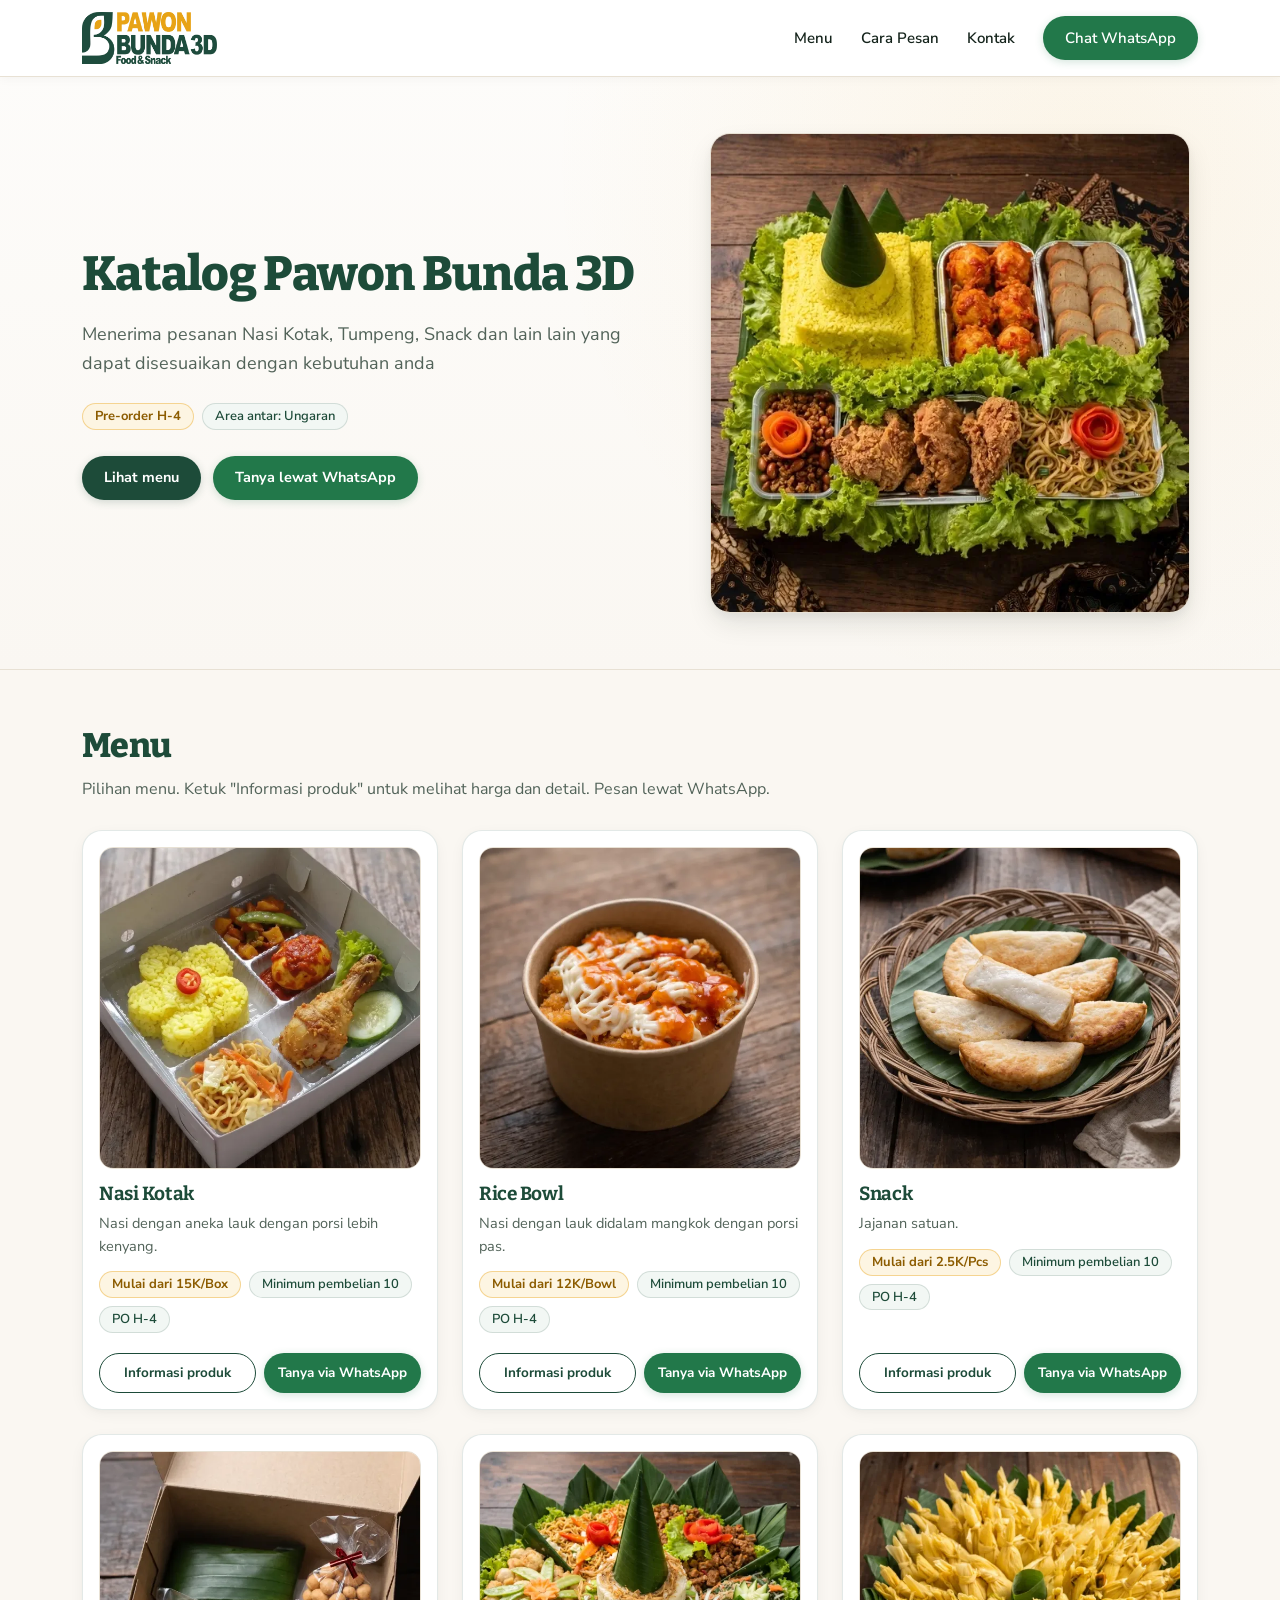
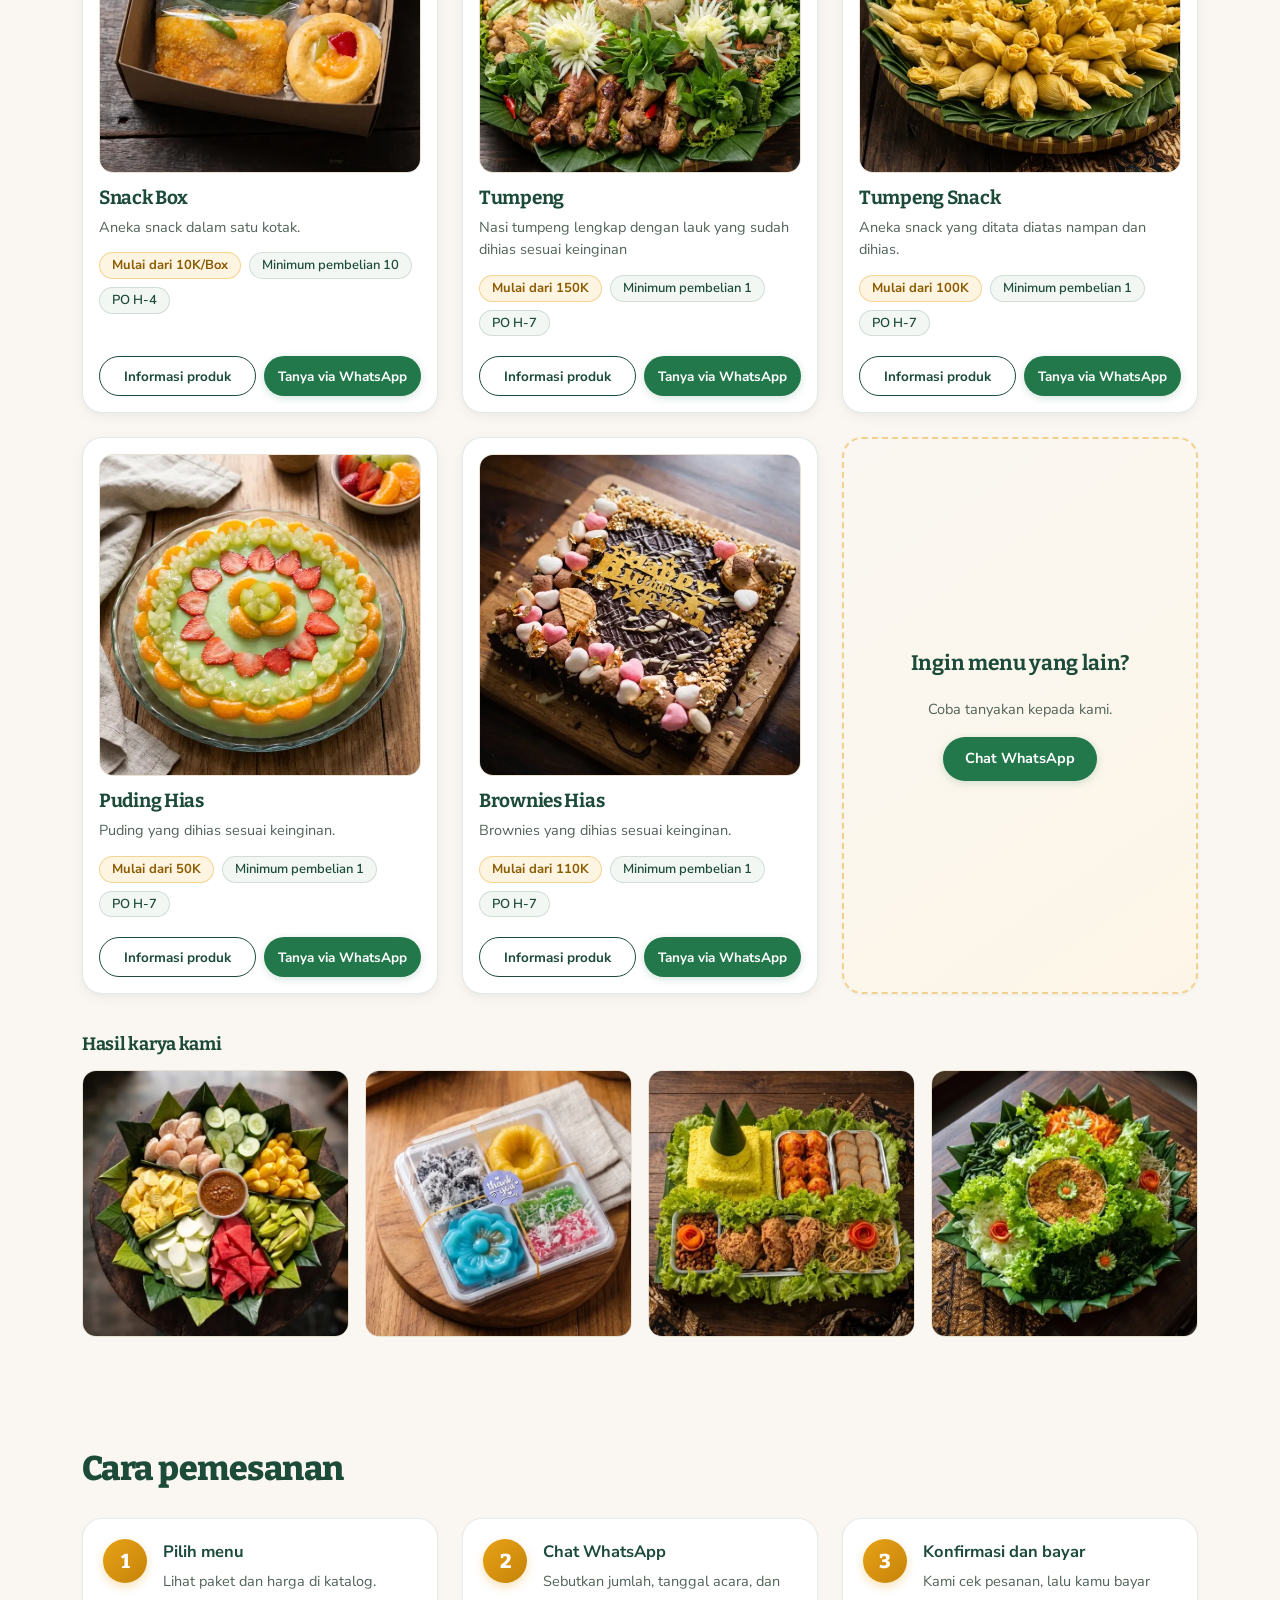
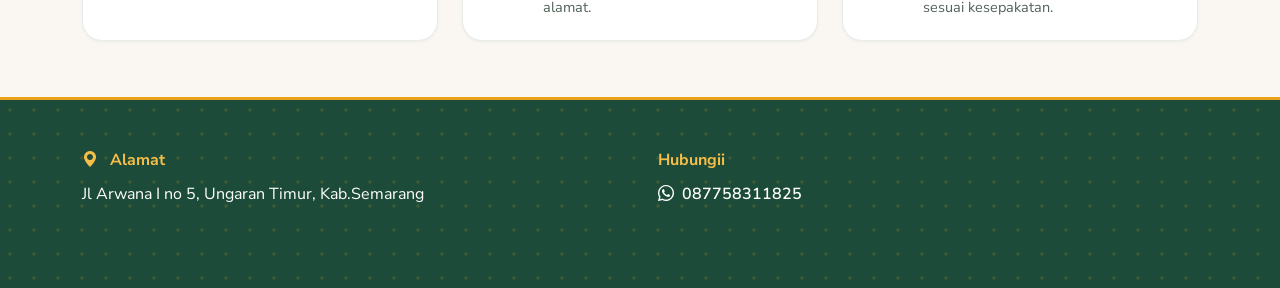
==== index.html @ 8cc0f549 "Update" ====
<!doctype html>
<html lang="id">

<head>
  <meta charset="utf-8">
  <meta name="viewport" content="width=device-width, initial-scale=1">
  <meta name="theme-color" content="#1D4B39">

  <!-- [NOTE] Ikon tab browser (lambang B dari logo) -->
  <link rel="icon" type="image/png" href="img/favicon.png">
  <link rel="apple-touch-icon" href="img/apple-touch-icon.png">

  <!-- [NOTE] Ganti judul ini dengan nama toko / judul halaman yang akan tampil di tab browser -->
  <title>Pawon Bunda 3D - Katalog Menu</title>
  <!-- [NOTE] Ganti deskripsi ini dengan rangkuman bisnis Anda (bermanfaat untuk pencarian Google/SEO) -->
  <meta name="description"
    content="Katalog menu Pawon Bunda 3D: nasi kotak, rice bowl, snack, snack box, tumpeng, puding hias, dan brownies hias. Pesan lewat WhatsApp.">

  <!-- [NOTE] Link penyambung jenis huruf (font) Bitter dan Nunito Sans dari Google Fonts -->
  <link rel="preconnect" href="https://fonts.googleapis.com">
  <link rel="preconnect" href="https://fonts.gstatic.com" crossorigin>
  <link
    href="https://fonts.googleapis.com/css2?family=Bitter:wght@500;600;700;800&family=Nunito+Sans:wght@400;500;600;700;800&display=swap"
    rel="stylesheet">

  <!-- [NOTE] Bootstrap Icons -->
  <link rel="stylesheet" href="https://cdn.jsdelivr.net/npm/bootstrap-icons@1.11.3/font/bootstrap-icons.min.css">

  <!-- [NOTE] File CSS Eksternal: Pengaturan warna, ukuran teks, dan tata letak visual -->
  <link rel="stylesheet" href="css/style.css">
</head>

<body>

  <!-- ==========================================================================
     [NOTE] BAGIAN HTML: Struktur konten yang tampil di halaman website
     ========================================================================== -->

  <!-- [NOTE] 1. HEADER (Logo dan Navigasi Atas) -->
  <header class="atas">
    <div class="wrap">
      <!-- Link logo menuju bagian atas halaman (#atas) -->
      <a class="merek" href="#atas" aria-label="Pawon Bunda 3D, ke atas halaman">
        <!-- [NOTE] Logo resmi Pawon Bunda 3D (file: img/logo.webp). Ganti file ini untuk mengganti logo -->
        <img class="logo" src="img/logo.webp" width="480" height="185" alt="Logo Pawon Bunda 3D Food &amp; Snack">
      </a>

      <!-- [NOTE] Tombol hamburger navigasi mobile -->
      <button type="button" class="btn-hamburger" id="btn-toggle-menu" aria-label="Buka menu navigasi"
        aria-expanded="false" aria-controls="menu-atas">
        <i class="bi bi-list"></i>
      </button>

      <!-- [NOTE] Backdrop popup untuk navigasi mobile -->
      <div class="menu-backdrop" id="menu-backdrop" aria-hidden="true"></div>

      <!-- Link navigasi untuk berpindah antar bagian (modal popup icon dropdown di mobile) -->
      <nav class="menu-atas" id="menu-atas" aria-label="Menu utama">
        <a href="#menu" title="Menu" aria-label="Menu"><i class="bi bi-grid-fill"></i><span class="teks-nav">
            Menu</span></a>
        <a href="#cara-pesan" title="Cara Pesan" aria-label="Cara Pesan"><i class="bi bi-cart-check-fill"></i><span
            class="teks-nav"> Cara Pesan</span></a>
        <a href="#kontak" title="Kontak" aria-label="Kontak"><i class="bi bi-telephone-fill"></i><span class="teks-nav">
            Kontak</span></a>
        <a class="btn btn-wa" href="#" title="Chat WhatsApp" aria-label="Chat WhatsApp"><i
            class="bi bi-whatsapp"></i><span class="teks-nav"> Chat WhatsApp</span></a>
      </nav>
    </div>
  </header>

  <main id="atas">
    <!-- [NOTE] 2. SPANDUK UTAMA (Hero Section) -->
    <section class="hero">
      <div class="wrap">
        <div>
          <!-- EDIT: Slogan utama bisnis Anda -->
          <h1>Katalog Pawon Bunda 3D</h1>
          <!-- EDIT: Keterangan singkat mengenai produk/layanan Anda -->
          <p>Menerima pesanan Nasi Kotak, Tumpeng, Snack dan lain lain yang dapat disesuaikan dengan kebutuhan anda</p>

          <!-- EDIT: Informasi lencana kecil -->
          <div class="lencana">
            <span class="kuning">Pre-order H-4</span>
            <span>Area antar: Ungaran</span>
          </div>

          <div class="aksi-hero">
            <a class="btn btn-hijau" href="#menu">Lihat menu</a>
            <a class="btn btn-wa" href="#">Tanya lewat WhatsApp</a>
          </div>
        </div>
        <!-- Tempat foto utama -->
        <img class="foto foto-utama" src="img/hero.webp" alt="Foto utama tumpeng dan aneka lauk Pawon Bunda 3D" width="600" height="600" loading="eager" data-foto-popup="img/hero.webp">
      </div>
    </section>

    <!-- [NOTE] 3. KATALOG MENU MAKANAN & KUE HIAS -->
    <section class="bagian" id="menu" aria-labelledby="jdl-menu">
      <!-- Target penanda jika ada tautan lama ke #makanan atau #kue-hias -->
      <span id="makanan"></span>
      <span id="kue-hias"></span>
      <div class="wrap">
        <h2 id="jdl-menu">Menu</h2>
        <p class="sub">Pilihan menu. Ketuk "Informasi produk" untuk melihat harga dan detail. Pesan lewat WhatsApp.</p>
        <!-- [NOTE] Elemen id="grid-menu" ini wadah yang akan diisi secara otomatis oleh JavaScript di bawah -->
        <div class="grid" id="grid-menu"></div>

        <h3 class="kecil">Hasil karya kami</h3>
        <!-- [NOTE] Tempat sampel foto galeri karya portofolio -->
        <div class="galeri">
          <button type="button" class="galeri-item" data-foto-popup="img/karya-1.webp" data-caption="Rujak Buah Tampah" aria-label="Lihat foto Rujak Buah Tampah lebih besar">
            <img class="foto" src="img/karya-1.webp" alt="Rujak Buah Tampah" width="600" height="600" loading="lazy">
          </button>
          <button type="button" class="galeri-item" data-foto-popup="img/karya-2.webp" data-caption="Kue Basah &amp; Jajanan Tradisional" aria-label="Lihat foto Kue Basah Tradisional lebih besar">
            <img class="foto" src="img/karya-2.webp" alt="Kue Basah &amp; Jajanan Tradisional" width="600" height="600" loading="lazy">
          </button>
          <button type="button" class="galeri-item" data-foto-popup="img/karya-3.webp" data-caption="Tumpeng Nasi Kuning Kotak" aria-label="Lihat foto Tumpeng Nasi Kuning Kotak lebih besar">
            <img class="foto" src="img/karya-3.webp" alt="Tumpeng Nasi Kuning Kotak" width="600" height="600" loading="lazy">
          </button>
          <button type="button" class="galeri-item" data-foto-popup="img/karya-4.webp" data-caption="Tumpeng Urap Sayur Tradisional" aria-label="Lihat foto Tumpeng Urap Sayur lebih besar">
            <img class="foto" src="img/karya-4.webp" alt="Tumpeng Urap Sayur Tradisional" width="600" height="600" loading="lazy">
          </button>
        </div>
      </div>
    </section>

    <!-- [NOTE] 4. LANGKAH CARA PESAN -->
    <section class="bagian" id="cara-pesan" aria-labelledby="jdl-cara">
      <div class="wrap">
        <h2 id="jdl-cara">Cara pemesanan</h2>
        <ol class="langkah">
          <!-- EDIT: Penjelasan urutan cara pemesanan -->
          <li>
            <div><b>Pilih menu</b><span>Lihat paket dan harga di katalog.</span></div>
          </li>
          <li>
            <div><b>Chat WhatsApp</b><span>Sebutkan jumlah, tanggal acara, dan alamat.</span></div>
          </li>
          <li>
            <div><b>Konfirmasi dan bayar</b><span>Kami cek pesanan, lalu kamu bayar sesuai kesepakatan.</span></div>
          </li>
        </ol>
      </div>
    </section>
  </main>

  <!-- [NOTE] 5. FOOTER (Informasi Kontak & Alamat) -->
  <footer class="kaki" id="kontak">
    <div class="wrap">
      <!-- EDIT: Isi alamat, jam buka, dan info sosial media Anda -->
      <div><b><i class="bi bi-geo-alt-fill"></i> Alamat</b>Jl Arwana I no 5, Ungaran Timur, Kab.Semarang</div>
      <div><b>Hubungii</b><a class="link-wa" href="#"><i class="bi bi-whatsapp"></i> 087758311825</a>
      </div>
    </div>
  </footer>
  <!-- [NOTE] STRUKTUR POP-UP (Modal Informasi Produk) -->
  <dialog id="dlg" aria-labelledby="dlg-judul">
    <div class="dlg-badan">
      <div class="dlg-kepala">
        <h3 id="dlg-judul"></h3><button type="button" class="dlg-tutup" id="dlg-tutup"
          aria-label="Tutup">&times;</button>
      </div>
      <div id="dlg-isi"></div>
      <a class="btn btn-wa" id="dlg-wa" href="#" target="_blank" rel="noopener">Pesan via WhatsApp</a>
    </div>
  </dialog>

  <!-- [NOTE] STRUKTUR POP-UP (Modal Pratinjau Foto Karya Lebih Besar) -->
  <dialog id="dlg-foto" class="dlg-foto-modal" aria-label="Pratinjau Foto Karya">
    <div class="dlg-foto-badan">
      <button type="button" class="dlg-tutup dlg-foto-tutup" id="dlg-foto-tutup" aria-label="Tutup">&times;</button>
      <div class="dlg-foto-wadah">
        <img id="dlg-foto-img" src="" alt="Foto Karya" width="600" height="600">
      </div>
    </div>
  </dialog>


  <!-- ==========================================================================
     [NOTE] BAGIAN JAVASCRIPT: Logika data dan interaksi halaman
     Dipisah berdasarkan fungsinya (Data, Utilitas, Menu, Modal, WhatsApp)
     ========================================================================== -->
  <script src="js/data.js"></script>
  <script src="js/utils.js"></script>
  <script src="js/menu.js"></script>
  <script src="js/modal.js"></script>
  <script src="js/whatsapp.js"></script>
  <script src="js/navbar.js"></script>
</body>

</html>
---- css/style.css ----
/* ==========================================================================
   PAWON BUNDA 3D - KATALOG MENU
   Diselaraskan dengan Identitas Logo Baru (Forest Culinary Green & Golden Ochre)
   Menerapkan standar modern UI / anti-slop:
   - Warna terkalibrasi dari logo resmi
   - Tipografi hierarki tegas & proporsional
   - Kartu setara tepi (equal edges) dengan transisi mikro yang tenang
   - Responsif menyeluruh untuk layar desktop, tablet, dan smartphone
   ========================================================================== */

:root {
  /* [PALET WARNA UTAMA] */
  --hijau: #1D4B39;           /* Forest Green logo: warna tema utama, judul, tombol primer */
  --hijau-tua: #133628;       /* Deep Forest: hover & status aktif tombol primer */
  --hijau-lembut: #EAF2ED;    /* Soft Green tint: latar lencana & kartu aksen */
  --hijau-permukaan: #F2F7F4; /* Latar sekunder yang adem */

  --kunyit: #E8A217;          /* Golden Ochre logo: lencana harga, nomor langkah, aksen hangat */
  --kunyit-tua: #C58309;      /* Ochre gelap: kontras hover & teks lencana */
  --kunyit-terang: #F6BE48;    /* Kunyit terang: teks & aksen di atas latar hijau gelap */
  --kunyit-muda: #FDF5E2;     /* Warm Gold tint: latar lencana harga "Mulai dari" */

  --krem: #FAF7F2;            /* Latar belakang halaman: warm linen cream (ramah mata) */
  --pasir: #E8E1D4;           /* Garis pemisah halus, placeholder gambar & border lembut */
  --pasir-terang: #F4EFE6;    /* Latar placeholder foto */
  --permukaan: #FFFFFF;       /* Permukaan bersih untuk kartu produk dan modal */

  --tinta: #14231B;           /* Warna teks utama: botanical deep black (kontras tinggi, tidak kaku) */
  --tinta-lembut: #526359;    /* Warna teks sekunder (deskripsi dan subjudul) */
  --tinta-redup: #7E8E84;     /* Warna teks catatan kaki & placeholder */

  --mawar: #1D4B39;           /* Aksen seragam untuk varian hias */
  --mawar-tua: #133628;
  --mawar-muda: #EFF5F1;

  --wa: #22784A;              /* Hijau WhatsApp yang harmonis dengan hijau logo */
  --wa-tua: #195C38;          /* Hijau WhatsApp hover */

  /* [TIPOGRAFI] */
  --serif: "Bitter", Georgia, serif;
  --sans: "Nunito Sans", -apple-system, BlinkMacSystemFont, "Segoe UI", Roboto, sans-serif;

  /* [SISTEM ELEVASI & RADIUS] */
  --bayangan-sm: 0 1px 3px rgba(20, 35, 27, 0.05);
  --bayangan-kartu: 0 4px 16px -2px rgba(20, 35, 27, 0.06), 0 2px 4px rgba(20, 35, 27, 0.02);
  --bayangan-angkat: 0 12px 28px -4px rgba(20, 35, 27, 0.12), 0 4px 8px rgba(20, 35, 27, 0.04);
  --bayangan-modal: 0 24px 48px -12px rgba(19, 54, 40, 0.25);
  
  --radius-sm: 8px;
  --radius-md: 14px;
  --radius-lg: 20px;
  --radius-full: 9999px;
  
  --transisi: all 0.22s cubic-bezier(0.16, 1, 0.3, 1);
}

/* ==========================================================================
   RESET & DASAR HALAMAN
   ========================================================================== */
*, *::before, *::after {
  box-sizing: border-box;
}

html {
  scroll-behavior: smooth;
  scroll-padding-top: 80px;
  -webkit-text-size-adjust: 100%;
}

/* Menonaktifkan scroll latar belakang saat modal informasi produk terbuka */
body.modal-terbuka {
  overflow: hidden;
  touch-action: none;
}

body {
  margin: 0;
  background-color: var(--krem);
  color: var(--tinta);
  font-family: var(--sans);
  font-size: 16px;
  line-height: 1.6;
  font-weight: 400;
  text-rendering: optimizeLegibility;
  -webkit-font-smoothing: antialiased;
}

a {
  color: inherit;
  text-decoration: none;
  transition: var(--transisi);
}

img {
  max-width: 100%;
  height: auto;
  display: block;
}

:focus-visible {
  outline: 3px solid var(--kunyit);
  outline-offset: 2px;
}

.kaki :focus-visible {
  outline-color: var(--kunyit-terang);
}

/* Wadah sentral konten */
.wrap {
  max-width: 1180px;
  margin: 0 auto;
  padding: 0 32px;
}

/* Tipografi Judul */
h1, h2, h3 {
  font-family: var(--serif);
  color: var(--hijau);
  margin: 0;
  line-height: 1.2;
  letter-spacing: -0.015em;
}

h1 {
  font-size: clamp(32px, 4.5vw, 48px);
  font-weight: 800;
}

h2 {
  font-size: clamp(26px, 3.2vw, 34px);
  font-weight: 800;
}

h3 {
  font-size: 20px;
  font-weight: 700;
}

/* ==========================================================================
   HEADER / NAVIGASI ATAS
   ========================================================================== */
.atas {
  position: sticky;
  top: 0;
  z-index: 100;
  background: rgba(255, 255, 255, 0.94);
  backdrop-filter: blur(12px);
  -webkit-backdrop-filter: blur(12px);
  border-bottom: 1px solid var(--pasir);
  box-shadow: 0 2px 10px rgba(20, 35, 27, 0.04);
  transition: var(--transisi);
}

.atas .wrap {
  display: flex;
  align-items: center;
  justify-content: space-between;
  gap: 20px;
  padding-top: 12px;
  padding-bottom: 12px;
}

.merek {
  display: flex;
  align-items: center;
  gap: 12px;
  text-decoration: none;
}

.merek img.logo {
  display: block;
  height: 52px;
  width: auto;
  flex: none;
  object-fit: contain;
  transition: transform 0.2s ease;
}

.merek:hover img.logo {
  transform: scale(1.02);
}

.menu-atas {
  display: flex;
  align-items: center;
  gap: 28px;
}

.menu-atas a {
  text-decoration: none;
  font-weight: 600;
  font-size: 15px;
  position: relative;
}

.menu-atas a:not(.btn) {
  color: var(--tinta);
  padding: 6px 0;
}

.menu-atas a:not(.btn)::after {
  content: "";
  position: absolute;
  bottom: 0;
  left: 0;
  width: 0%;
  height: 2.5px;
  background-color: var(--kunyit);
  border-radius: var(--radius-full);
  transition: width 0.2s ease;
}

.menu-atas a:not(.btn):hover {
  color: var(--hijau);
}

.menu-atas a:not(.btn):hover::after {
  width: 100%;
}

/* Ikon di dalam link navigasi (hanya tampil di mobile dropdown) */
.menu-atas a i {
  display: none;
}

/* Tombol Hamburger (tersembunyi di desktop, tampil di mobile) */
.btn-hamburger {
  display: none;
  align-items: center;
  justify-content: center;
  width: 44px;
  height: 44px;
  border: 0;
  border-radius: var(--radius-md);
  background-color: transparent;
  color: var(--hijau);
  font-size: 24px;
  cursor: pointer;
  transition: var(--transisi);
  flex: none;
  padding: 0;
  -webkit-tap-highlight-color: transparent;
}

.btn-hamburger:hover {
  background-color: var(--hijau-lembut);
}

.btn-hamburger.aktif {
  background-color: var(--hijau);
  color: #FFFFFF;
}

/* ==========================================================================
   TOMBOL (BUTTON)
   ========================================================================== */
.btn {
  display: inline-flex;
  align-items: center;
  justify-content: center;
  text-align: center;
  gap: 8px;
  min-height: 44px;
  padding: 10px 22px;
  border-radius: var(--radius-full);
  border: 0;
  font-family: var(--sans);
  font-weight: 700;
  font-size: 14.5px;
  text-decoration: none;
  cursor: pointer;
  transition: var(--transisi);
  white-space: nowrap;
}

.btn:active {
  transform: scale(0.98);
}

/* Tombol WhatsApp */
.btn-wa {
  background-color: var(--wa);
  color: #FFFFFF;
  box-shadow: 0 2px 8px rgba(34, 120, 74, 0.2);
}

.btn-wa:hover {
  background-color: var(--wa-tua);
  color: #FFFFFF;
  box-shadow: 0 4px 12px rgba(34, 120, 74, 0.3);
}

/* Tombol Hijau Utama */
.btn-hijau {
  background-color: var(--hijau);
  color: #FFFFFF;
  box-shadow: 0 2px 8px rgba(29, 75, 57, 0.2);
}

.btn-hijau:hover {
  background-color: var(--hijau-tua);
  color: #FFFFFF;
  box-shadow: 0 4px 14px rgba(29, 75, 57, 0.3);
}

/* Tombol Garis / Outline */
.btn-garis {
  background-color: transparent;
  color: var(--hijau);
  border: 1.5px solid var(--hijau);
}

.btn-garis:hover {
  background-color: var(--hijau);
  color: #FFFFFF;
}

.btn-mawar {
  background-color: var(--mawar);
  color: #FFFFFF;
}

.btn-mawar:hover {
  background-color: var(--hijau-tua);
}

/* ==========================================================================
   SPANDUK UTAMA (HERO SECTION)
   ========================================================================== */
.hero {
  position: relative;
  overflow: hidden;
  background: radial-gradient(circle at 85% 15%, rgba(232, 162, 23, 0.08) 0%, transparent 45%),
              linear-gradient(180deg, rgba(255, 255, 255, 0.6) 0%, var(--krem) 100%);
  border-bottom: 1px solid var(--pasir);
}

.hero .wrap {
  display: grid;
  grid-template-columns: 1.15fr 1fr;
  gap: 48px;
  align-items: center;
  padding-top: 56px;
  padding-bottom: 56px;
}

.hero h1 {
  color: var(--hijau);
  margin-bottom: 16px;
}

.hero p {
  font-size: 18px;
  line-height: 1.65;
  color: var(--tinta-lembut);
  max-width: 32em;
  margin: 0 0 24px;
}

.aksi-hero {
  display: flex;
  gap: 12px;
  flex-wrap: wrap;
  margin-top: 26px;
}

/* Wadah Placeholder Foto */
.foto {
  background-color: var(--pasir-terang);
  border: 1px solid var(--pasir);
  border-radius: var(--radius-md);
  display: flex;
  align-items: center;
  justify-content: center;
  text-align: center;
  color: var(--tinta-lembut);
  font-size: 13.5px;
  font-weight: 500;
  padding: 12px;
  transition: var(--transisi);
}

img.foto {
  padding: 0;
  object-fit: cover;
  display: block;
  cursor: pointer;
}

.hero .foto {
  width: 100%;
  max-width: 480px;
  aspect-ratio: 1 / 1;
  border-radius: var(--radius-lg);
  border: 1px solid var(--pasir);
  background-color: var(--permukaan);
  object-fit: cover;
  box-shadow: var(--bayangan-angkat);
  transition: var(--transisi);
  display: block;
  margin: 0 auto;
}

.hero img.foto:hover {
  transform: translateY(-3px) scale(1.01);
  box-shadow: var(--bayangan-modal);
}

/* ==========================================================================
   LENCANA (BADGES / PILLS)
   ========================================================================== */
.lencana {
  display: flex;
  flex-wrap: wrap;
  gap: 8px;
  align-items: center;
}

.lencana span {
  display: inline-flex;
  align-items: center;
  background-color: var(--hijau-permukaan);
  border: 1px solid rgba(29, 75, 57, 0.15);
  color: var(--hijau);
  border-radius: var(--radius-full);
  padding: 4px 12px;
  font-family: var(--sans);
  font-size: 13px;
  font-weight: 600;
  line-height: 1.3;
}

/* Lencana Emas Kunyit (untuk harga mulai dari & promo) */
.lencana .kuning {
  background-color: var(--kunyit-muda);
  border-color: rgba(232, 162, 23, 0.4);
  color: #8C5C00;
  font-weight: 700;
}

.lencana .mawar {
  background-color: var(--mawar-muda);
  border-color: rgba(29, 75, 57, 0.2);
  color: var(--tinta);
}

/* ==========================================================================
   BAGIAN KATALOG MENU & GRID KARTU
   ========================================================================== */
section {
  scroll-margin-top: 80px;
}

.bagian {
  padding: 56px 0;
}

.bagian > .wrap > h2 {
  position: relative;
  display: inline-block;
}

.bagian > .wrap > p.sub {
  margin: 10px 0 28px;
  color: var(--tinta-lembut);
  font-size: 16px;
  max-width: 45em;
}

/* Grid Menu: Tata letak setara & proporsional */
.grid {
  display: grid;
  grid-template-columns: repeat(3, 1fr);
  gap: 24px;
  margin-top: 24px;
}

/* Kartu Menu Makanan & Kue */
.kartu {
  scroll-margin-top: 80px;
  background-color: var(--permukaan);
  border: 1px solid rgba(29, 75, 57, 0.12);
  border-radius: var(--radius-lg);
  padding: 16px;
  display: flex;
  flex-direction: column;
  gap: 14px;
  box-shadow: var(--bayangan-kartu);
  transition: var(--transisi);
  position: relative;
}

.kartu:hover {
  transform: translateY(-4px);
  box-shadow: var(--bayangan-angkat);
  border-color: rgba(232, 162, 23, 0.4);
}

.kartu .foto {
  width: 100%;
  aspect-ratio: 1 / 1;
  height: auto;
  border-radius: var(--radius-md);
  background-color: var(--pasir-terang);
  border: 1px solid var(--pasir);
  object-fit: cover;
}

.kartu h3 {
  color: var(--hijau);
  font-size: 19px;
  margin-bottom: 6px;
}

.kartu p {
  margin: 0;
  font-size: 14.5px;
  line-height: 1.55;
  color: var(--tinta-lembut);
}

.kartu .aksi {
  display: flex;
  gap: 8px;
  margin-top: auto;
  padding-top: 6px;
  flex-wrap: wrap;
}

.kartu .aksi .btn {
  flex: 1 1 130px;
  font-size: 13.5px;
  padding: 8px 14px;
  min-height: 40px;
}

/* Kartu Khusus (Custom / Pesanan Lain) */
.kartu-khusus {
  background: linear-gradient(145deg, #FAF7F2 0%, #FDF6E8 100%);
  border: 2px dashed rgba(232, 162, 23, 0.45);
  box-shadow: var(--bayangan-sm);
  justify-content: center;
  align-items: center;
  text-align: center;
  gap: 16px;
  padding: 28px 20px;
}

.kartu-khusus h3 {
  color: var(--hijau);
  font-size: 21px;
}

.kartu-khusus p {
  max-width: 20em;
  color: var(--tinta-lembut);
}

/* ==========================================================================
   BAGIAN KUE HIAS & GALERI KARYA
   ========================================================================== */
.hias {
  background-color: var(--mawar-muda);
  color: var(--tinta);
  border-top: 1px solid var(--pasir);
  border-bottom: 1px solid var(--pasir);
}

.hias h2 {
  color: var(--mawar-tua);
}

.hias .sub {
  color: var(--tinta-lembut);
}

.grid-hias {
  display: grid;
  grid-template-columns: 1fr 1fr;
  gap: 24px;
}

.grid-hias .kartu {
  border-radius: var(--radius-lg);
}

.grid-hias .kartu .foto {
  width: 100%;
  aspect-ratio: 1 / 1;
  height: auto;
}

h3.kecil,
.hias h3.kecil {
  font-size: 18px;
  font-weight: 700;
  color: var(--hijau);
  margin-top: 40px;
  margin-bottom: 14px;
}

.galeri {
  display: grid;
  grid-template-columns: repeat(4, 1fr);
  gap: 16px;
  margin-top: 14px;
}

.galeri-item {
  padding: 0;
  border: 0;
  background: transparent;
  cursor: pointer;
  border-radius: var(--radius-md);
  overflow: hidden;
  display: block;
  width: 100%;
  aspect-ratio: 1 / 1;
  position: relative;
  transition: var(--transisi);
  outline: none;
}

.galeri-item:focus-visible {
  outline: 3px solid var(--kunyit);
  outline-offset: 3px;
}

.galeri .foto,
.galeri-item img.foto {
  width: 100%;
  height: 100%;
  aspect-ratio: 1 / 1;
  object-fit: cover;
  background-color: var(--permukaan);
  border: 1px solid var(--pasir);
  border-radius: var(--radius-md);
  box-shadow: var(--bayangan-sm);
  transition: var(--transisi);
  display: block;
}

.galeri-item:hover .foto,
.galeri .foto:hover {
  transform: translateY(-3px) scale(1.02);
  border-color: var(--kunyit);
  box-shadow: var(--bayangan-angkat);
}

/* ==========================================================================
   LANGKAH PEMESANAN (CARA PESAN)
   ========================================================================== */
ol.langkah {
  list-style: none;
  margin: 28px 0 0;
  padding: 0;
  display: grid;
  grid-template-columns: repeat(3, 1fr);
  gap: 24px;
}

ol.langkah li {
  display: flex;
  gap: 16px;
  align-items: flex-start;
  counter-increment: l;
  background: var(--permukaan);
  padding: 20px;
  border-radius: var(--radius-lg);
  border: 1px solid rgba(29, 75, 57, 0.1);
  box-shadow: var(--bayangan-sm);
  transition: var(--transisi);
}

ol.langkah li:hover {
  transform: translateY(-2px);
  border-color: rgba(232, 162, 23, 0.35);
  box-shadow: var(--bayangan-kartu);
}

ol.langkah li::before {
  content: counter(l);
  flex: none;
  width: 44px;
  height: 44px;
  border-radius: 50%;
  background: linear-gradient(135deg, var(--kunyit) 0%, var(--kunyit-tua) 100%);
  color: #FFFFFF;
  display: flex;
  align-items: center;
  justify-content: center;
  font-family: var(--serif);
  font-weight: 800;
  font-size: 20px;
  box-shadow: 0 4px 10px rgba(232, 162, 23, 0.3);
}

ol.langkah b {
  display: block;
  font-size: 16.5px;
  color: var(--hijau);
  margin-bottom: 4px;
}

ol.langkah span {
  font-size: 14.5px;
  line-height: 1.5;
  color: var(--tinta-lembut);
}

/* ==========================================================================
   POP-UP MODAL INFORMASI PRODUK
   ========================================================================== */
dialog {
  border: 0;
  border-radius: var(--radius-lg);
  padding: 0;
  max-width: 520px;
  width: calc(100% - 32px);
  max-height: calc(100% - 48px);
  color: var(--tinta);
  background-color: var(--permukaan);
  box-shadow: var(--bayangan-modal);
  overflow: hidden;
  overscroll-behavior: contain;
}

dialog::backdrop {
  background: rgba(19, 54, 40, 0.65);
  backdrop-filter: blur(6px);
  -webkit-backdrop-filter: blur(6px);
}

.dlg-badan {
  padding: 24px;
  display: flex;
  flex-direction: column;
  gap: 16px;
  overflow-y: auto;
  max-height: calc(90vh - 48px);
  overscroll-behavior: contain;
  -webkit-overflow-scrolling: touch;
}

.dlg-kepala {
  display: flex;
  justify-content: space-between;
  align-items: flex-start;
  gap: 12px;
}

.dlg-kepala h3 {
  font-size: 22px;
  color: var(--hijau);
}

.dlg-tutup {
  flex: none;
  width: 36px;
  height: 36px;
  border: 0;
  border-radius: 50%;
  background-color: var(--pasir-terang);
  color: var(--tinta-lembut);
  font-family: var(--sans);
  font-size: 22px;
  line-height: 1;
  display: flex;
  align-items: center;
  justify-content: center;
  cursor: pointer;
  transition: var(--transisi);
}

.dlg-tutup:hover {
  background-color: var(--pasir);
  color: var(--tinta);
  transform: rotate(90deg);
}

.dlg-badan p {
  margin: 0;
}

.dlg-deskripsi {
  font-weight: 600;
  font-size: 15.5px;
  color: var(--tinta);
}

.dlg-deskripsi-tambahan {
  color: var(--tinta-lembut);
  font-size: 14.5px;
  line-height: 1.6;
}

.foto-info {
  width: 100%;
  aspect-ratio: 1 / 1;
  height: auto;
  object-fit: cover;
  border-radius: var(--radius-md);
  background-color: var(--pasir-terang);
  border: 1px solid var(--pasir);
}

img.foto-info {
  padding: 0;
  display: block;
  cursor: pointer;
}

div.foto-info {
  display: flex;
  align-items: center;
  justify-content: center;
  text-align: center;
  padding: 12px;
}

.paket {
  display: grid;
  grid-template-columns: 1.2fr 2fr auto;
  gap: 6px 12px;
  margin: 10px 0 6px;
  font-size: 14px;
  background-color: var(--hijau-permukaan);
  padding: 12px 14px;
  border-radius: var(--radius-md);
  border: 1px solid rgba(29, 75, 57, 0.1);
}

.paket b {
  font-weight: 700;
  color: var(--hijau);
}

.paket .baris-pemisah {
  grid-column: 1/-1;
  border-top: 1px solid rgba(29, 75, 57, 0.12);
  margin: 4px 0;
}

.pilihan {
  font-size: 13.5px;
  margin: 6px 0 0;
  color: var(--tinta-lembut);
  font-style: italic;
}

/* Modal Pop-up Pratinjau Foto Karya Lebih Besar (Hanya Foto Murni Tanpa Teks) */
.dlg-foto-modal {
  border: 0;
  border-radius: var(--radius-lg);
  padding: 0;
  max-width: 540px;
  width: calc(100% - 32px);
  max-height: calc(100% - 40px);
  color: var(--tinta);
  background-color: var(--permukaan);
  box-shadow: var(--bayangan-modal);
  overflow: hidden;
  margin: auto;
}

.dlg-foto-badan {
  padding: 16px;
  position: relative;
  display: flex;
  flex-direction: column;
}

.dlg-foto-tutup {
  position: absolute;
  top: 24px;
  right: 24px;
  z-index: 10;
  background-color: rgba(255, 255, 255, 0.9);
  color: var(--tinta);
  box-shadow: var(--bayangan-sm);
}

.dlg-foto-tutup:hover {
  background-color: #FFFFFF;
  color: var(--hijau);
}

.dlg-foto-wadah {
  width: 100%;
  aspect-ratio: 1 / 1;
  border-radius: var(--radius-md);
  overflow: hidden;
  background-color: var(--pasir-terang);
  border: 1px solid var(--pasir);
  display: flex;
  align-items: center;
  justify-content: center;
  box-shadow: var(--bayangan-sm);
}

.dlg-foto-wadah img {
  width: 100%;
  height: 100%;
  aspect-ratio: 1 / 1;
  object-fit: cover;
  display: block;
}

/* ==========================================================================
   FOOTER (KONTAK & ALAMAT)
   ========================================================================== */
.kaki {
  background-color: var(--hijau);
  background-image: radial-gradient(circle at 10px 10px, rgba(232, 162, 23, 0.15) 1.5px, transparent 2px);
  background-size: 24px 24px;
  color: #FFFFFF;
  padding: 48px 0 80px;
  border-top: 3px solid var(--kunyit);
}

.kaki .wrap {
  display: grid;
  grid-template-columns: repeat(auto-fit, minmax(240px, 1fr));
  gap: 36px;
}

.kaki b {
  display: block;
  font-size: 16px;
  color: var(--kunyit-terang);
  margin-bottom: 8px;
  font-weight: 700;
}

.kaki b i {
  margin-right: 8px;
}

.kaki a {
  color: #FFFFFF;
  text-decoration: none;
  transition: var(--transisi);
}

.kaki a:hover {
  color: var(--kunyit-terang);
}

.link-wa {
  display: inline-flex;
  align-items: center;
  gap: 8px;
  font-weight: 600;
}

/* Backdrop Overlay untuk Modal Navigasi */
.menu-backdrop {
  display: none;
}

/* ==========================================================================
   RESPONSIF (MEDIA QUERIES)
   ========================================================================== */
@media (max-width: 960px) {
  .wrap {
    padding: 0 20px;
  }

  /* Hilangkan efek blur header di mobile */
  .atas {
    backdrop-filter: none;
    -webkit-backdrop-filter: none;
    background: #FFFFFF;
  }

  /* Tampilkan tombol hamburger di mobile */
  .btn-hamburger {
    display: inline-flex;
  }

  /* Backdrop Overlay tanpa efek blur */
  .menu-backdrop {
    display: block;
    position: fixed;
    inset: 0;
    background: rgba(0, 0, 0, 0.12);
    backdrop-filter: none !important;
    -webkit-backdrop-filter: none !important;
    z-index: 98;
    opacity: 0;
    pointer-events: none;
    transition: opacity 0.2s ease;
  }

  .menu-backdrop.aktif {
    opacity: 1;
    pointer-events: auto;
  }

  /* Modal Popup Icon Dropdown di Mobile: Tersusun vertikal ke bawah */
  .menu-atas {
    display: none;
    position: absolute;
    top: calc(100% + 8px);
    right: 20px;
    width: auto;
    background: #FFFFFF;
    border: 1.5px solid rgba(29, 75, 57, 0.15);
    border-radius: var(--radius-lg);
    box-shadow: 0 14px 32px -4px rgba(19, 54, 40, 0.2), 0 0 0 1px rgba(232, 162, 23, 0.2);
    padding: 8px;
    flex-direction: column;
    align-items: center;
    justify-content: center;
    gap: 8px;
    z-index: 99;
    animation: modalIconPop 0.2s cubic-bezier(0.16, 1, 0.3, 1) forwards;
  }

  .menu-atas.aktif {
    display: flex;
  }

  @keyframes modalIconPop {
    from {
      opacity: 0;
      transform: scale(0.9) translateY(-6px);
    }
    to {
      opacity: 1;
      transform: scale(1) translateY(0);
    }
  }

  /* Sembunyikan semua teks caption di versi mobile (hanya icon) */
  .menu-atas .teks-nav {
    display: none !important;
  }

  /* Tombol Icon Link di dalam Modal Popup */
  .menu-atas a:not(.btn) {
    display: inline-flex;
    align-items: center;
    justify-content: center;
    width: 46px;
    height: 46px;
    padding: 0;
    border-radius: var(--radius-md);
    background-color: var(--hijau-permukaan);
    color: var(--hijau);
    border: 1px solid rgba(29, 75, 57, 0.12);
    transition: var(--transisi);
  }

  .menu-atas a:not(.btn)::after {
    display: none;
  }

  .menu-atas a:not(.btn):hover,
  .menu-atas a:not(.btn):active {
    background-color: var(--kunyit-muda);
    color: var(--kunyit-tua);
    border-color: rgba(232, 162, 23, 0.5);
    transform: scale(1.05);
  }

  .menu-atas a i {
    display: inline-flex;
    align-items: center;
    justify-content: center;
    font-size: 20px;
    color: var(--hijau);
    width: auto;
  }

  .menu-atas a:hover i {
    color: var(--kunyit-tua);
  }

  /* Tombol Icon WhatsApp di dalam Modal Popup */
  .menu-atas .btn-wa {
    display: inline-flex;
    align-items: center;
    justify-content: center;
    width: 46px;
    height: 46px;
    min-height: 46px;
    padding: 0;
    margin: 0;
    border-radius: var(--radius-md);
    background-color: var(--wa);
    color: #FFFFFF;
    box-shadow: 0 4px 10px rgba(34, 120, 74, 0.25);
  }

  .menu-atas .btn-wa:hover,
  .menu-atas .btn-wa:active {
    background-color: var(--wa-tua);
    transform: scale(1.05);
  }

  .menu-atas .btn-wa i {
    display: inline-flex;
    align-items: center;
    justify-content: center;
    font-size: 21px;
    color: #FFFFFF;
  }

  .hero .wrap {
    grid-template-columns: 1fr;
    gap: 32px;
    padding-top: 36px;
    padding-bottom: 36px;
  }

  .hero p {
    font-size: 16.5px;
  }

  .grid {
    grid-template-columns: repeat(2, 1fr);
    gap: 16px;
  }

  ol.langkah {
    grid-template-columns: 1fr;
    gap: 14px;
  }

  .kaki .wrap {
    grid-template-columns: 1fr;
    gap: 24px;
  }
}

@media (max-width: 640px) {
  .atas .wrap {
    padding-top: 10px;
    padding-bottom: 10px;
  }

  .merek img.logo {
    height: 42px;
  }

  .bagian {
    padding: 40px 0;
  }

  .grid {
    grid-template-columns: 1fr;
    gap: 14px;
  }

  /* Tampilan kartu kompak di ponsel */
  .kartu.makanan,
  .kartu.hias-kartu {
    display: grid;
    grid-template-columns: 100px 1fr;
    gap: 8px 14px;
    padding: 12px;
  }

  .kartu.makanan .foto,
  .kartu.hias-kartu .foto {
    width: 100px;
    height: 100px;
    aspect-ratio: 1 / 1;
    object-fit: cover;
    grid-row: 1/4;
    font-size: 11px;
    padding: 0;
  }

  .kartu.makanan div.foto,
  .kartu.hias-kartu div.foto {
    padding: 6px;
  }

  .kartu h3 {
    font-size: 17px;
  }

  .kartu.makanan .aksi,
  .kartu.hias-kartu .aksi {
    grid-column: 1/-1;
    margin-top: 4px;
  }

  .kartu.makanan .aksi .btn,
  .kartu.hias-kartu .aksi .btn {
    min-width: 0;
    padding: 8px 12px;
    font-size: 13px;
  }

  .grid-hias {
    grid-template-columns: 1fr;
  }

  .grid-hias .kartu .foto {
    width: 100%;
    aspect-ratio: 1 / 1;
    height: auto;
  }

  .galeri {
    grid-template-columns: repeat(2, 1fr);
    gap: 10px;
  }

  .paket {
    grid-template-columns: 1fr auto;
  }

  .paket .isi-paket {
    grid-column: 1/-1;
    order: 3;
    color: var(--tinta-lembut);
  }
}
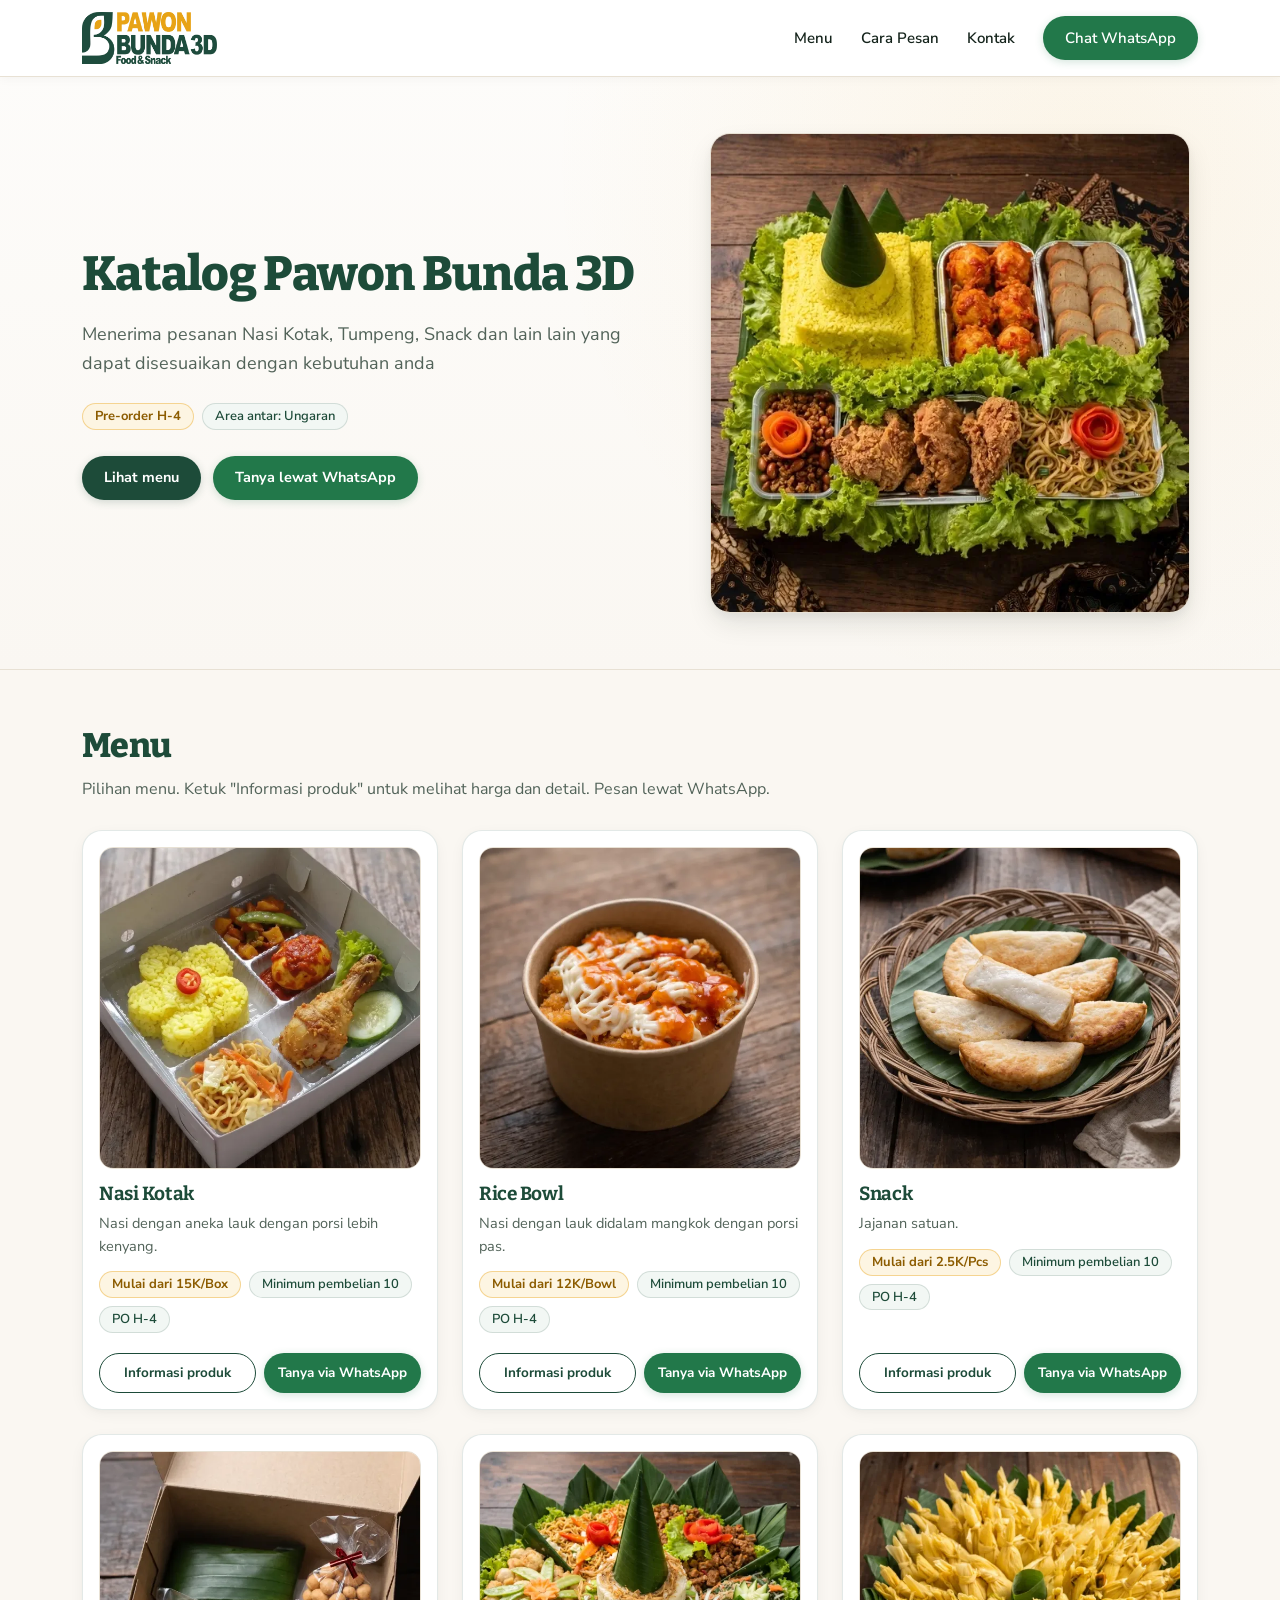
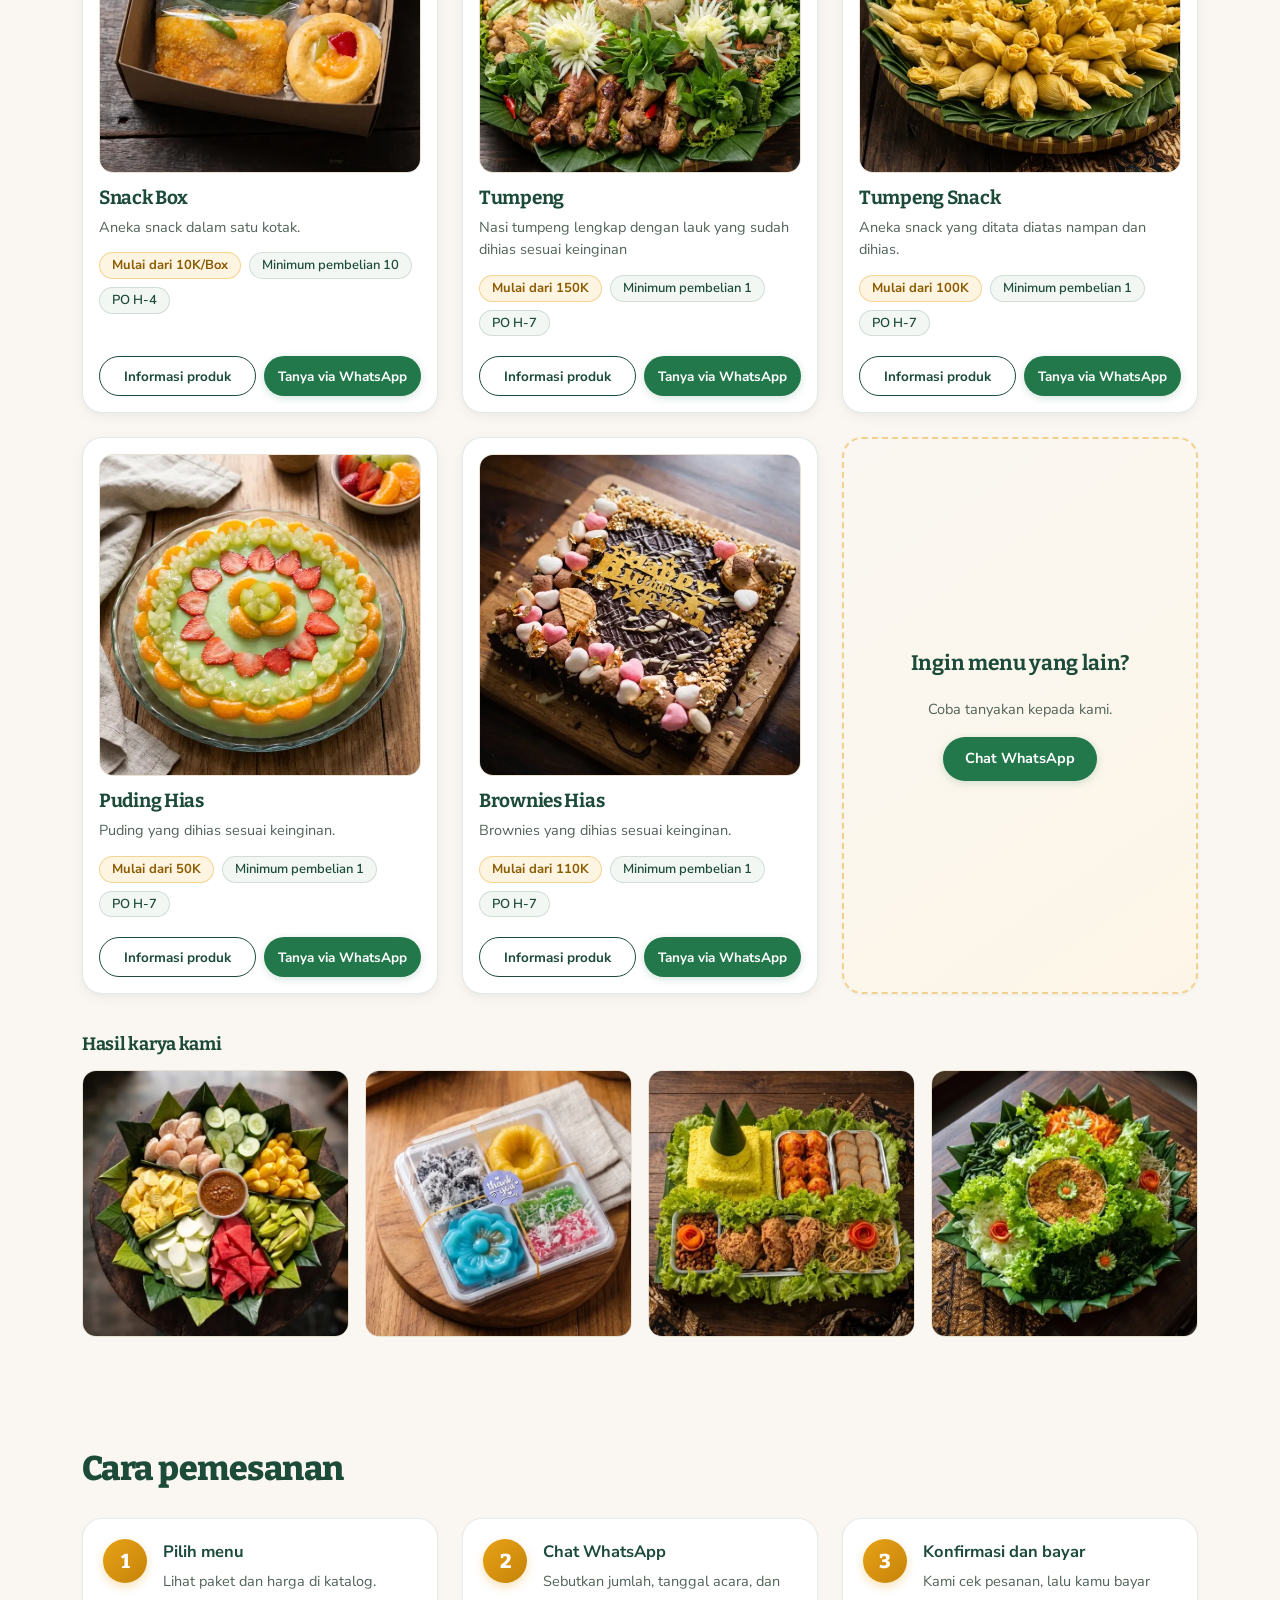
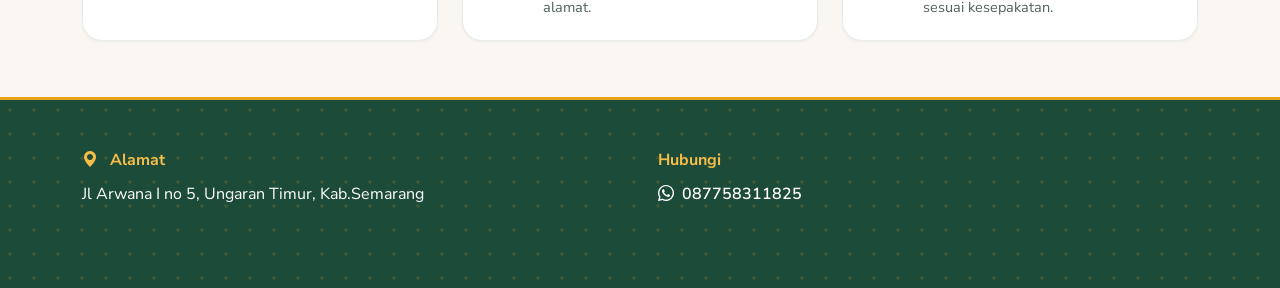
==== commit 1efa87a2: "Update index.html" ====
--- a/index.html
+++ b/index.html
@@ -90,7 +90,8 @@
           </div>
         </div>
         <!-- Tempat foto utama -->
-        <img class="foto foto-utama" src="img/hero.webp" alt="Foto utama tumpeng dan aneka lauk Pawon Bunda 3D" width="600" height="600" loading="eager" data-foto-popup="img/hero.webp">
+        <img class="foto foto-utama" src="img/hero.webp" alt="Foto utama tumpeng dan aneka lauk Pawon Bunda 3D"
+          width="600" height="600" loading="eager" data-foto-popup="img/hero.webp">
       </div>
     </section>
 
@@ -108,17 +109,25 @@
         <h3 class="kecil">Hasil karya kami</h3>
         <!-- [NOTE] Tempat sampel foto galeri karya portofolio -->
         <div class="galeri">
-          <button type="button" class="galeri-item" data-foto-popup="img/karya-1.webp" data-caption="Rujak Buah Tampah" aria-label="Lihat foto Rujak Buah Tampah lebih besar">
+          <button type="button" class="galeri-item" data-foto-popup="img/karya-1.webp" data-caption="Rujak Buah Tampah"
+            aria-label="Lihat foto Rujak Buah Tampah lebih besar">
             <img class="foto" src="img/karya-1.webp" alt="Rujak Buah Tampah" width="600" height="600" loading="lazy">
           </button>
-          <button type="button" class="galeri-item" data-foto-popup="img/karya-2.webp" data-caption="Kue Basah &amp; Jajanan Tradisional" aria-label="Lihat foto Kue Basah Tradisional lebih besar">
-            <img class="foto" src="img/karya-2.webp" alt="Kue Basah &amp; Jajanan Tradisional" width="600" height="600" loading="lazy">
-          </button>
-          <button type="button" class="galeri-item" data-foto-popup="img/karya-3.webp" data-caption="Tumpeng Nasi Kuning Kotak" aria-label="Lihat foto Tumpeng Nasi Kuning Kotak lebih besar">
-            <img class="foto" src="img/karya-3.webp" alt="Tumpeng Nasi Kuning Kotak" width="600" height="600" loading="lazy">
-          </button>
-          <button type="button" class="galeri-item" data-foto-popup="img/karya-4.webp" data-caption="Tumpeng Urap Sayur Tradisional" aria-label="Lihat foto Tumpeng Urap Sayur lebih besar">
-            <img class="foto" src="img/karya-4.webp" alt="Tumpeng Urap Sayur Tradisional" width="600" height="600" loading="lazy">
+          <button type="button" class="galeri-item" data-foto-popup="img/karya-2.webp"
+            data-caption="Kue Basah &amp; Jajanan Tradisional"
+            aria-label="Lihat foto Kue Basah Tradisional lebih besar">
+            <img class="foto" src="img/karya-2.webp" alt="Kue Basah &amp; Jajanan Tradisional" width="600" height="600"
+              loading="lazy">
+          </button>
+          <button type="button" class="galeri-item" data-foto-popup="img/karya-3.webp"
+            data-caption="Tumpeng Nasi Kuning Kotak" aria-label="Lihat foto Tumpeng Nasi Kuning Kotak lebih besar">
+            <img class="foto" src="img/karya-3.webp" alt="Tumpeng Nasi Kuning Kotak" width="600" height="600"
+              loading="lazy">
+          </button>
+          <button type="button" class="galeri-item" data-foto-popup="img/karya-4.webp"
+            data-caption="Tumpeng Urap Sayur Tradisional" aria-label="Lihat foto Tumpeng Urap Sayur lebih besar">
+            <img class="foto" src="img/karya-4.webp" alt="Tumpeng Urap Sayur Tradisional" width="600" height="600"
+              loading="lazy">
           </button>
         </div>
       </div>
@@ -149,7 +158,7 @@
     <div class="wrap">
       <!-- EDIT: Isi alamat, jam buka, dan info sosial media Anda -->
       <div><b><i class="bi bi-geo-alt-fill"></i> Alamat</b>Jl Arwana I no 5, Ungaran Timur, Kab.Semarang</div>
-      <div><b>Hubungii</b><a class="link-wa" href="#"><i class="bi bi-whatsapp"></i> 087758311825</a>
+      <div><b>Hubungi</b><a class="link-wa" href="#"><i class="bi bi-whatsapp"></i> 087758311825</a>
       </div>
     </div>
   </footer>
